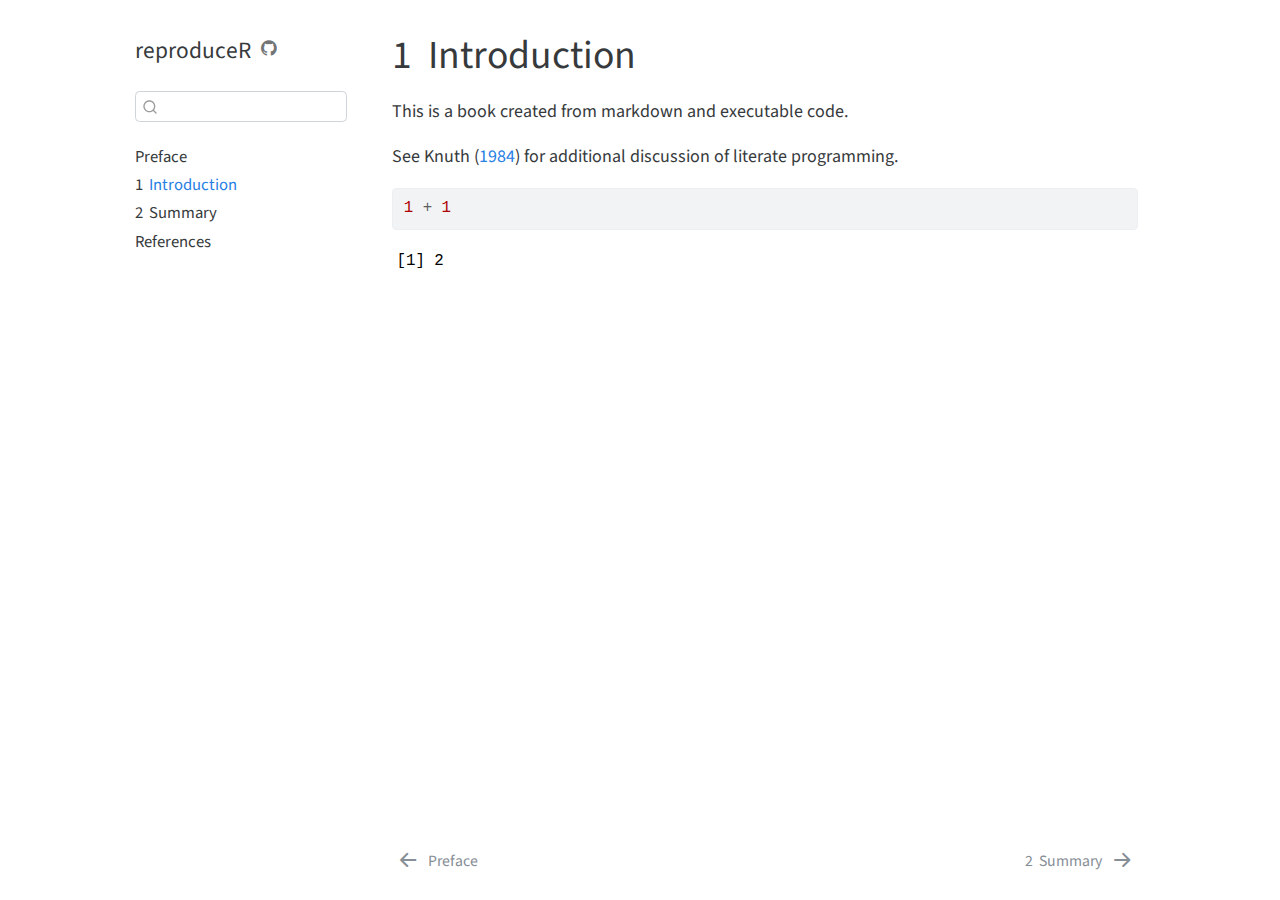
==== docs/intro.html @ 3bb0262e "reorg" ====
<!DOCTYPE html>
<html xmlns="http://www.w3.org/1999/xhtml" lang="en" xml:lang="en"><head>
  <meta charset="utf-8">
  <meta name="generator" content="quarto-0.9.4">
  <meta name="viewport" content="width=device-width, initial-scale=1.0, user-scalable=yes">
  <title>reproduceR - 1&nbsp; Introduction</title>
  <style>
    code{white-space: pre-wrap;}
    span.smallcaps{font-variant: small-caps;}
    span.underline{text-decoration: underline;}
    div.column{display: inline-block; vertical-align: top; width: 50%;}
    div.hanging-indent{margin-left: 1.5em; text-indent: -1.5em;}
    ul.task-list{list-style: none;}
    pre > code.sourceCode { white-space: pre; position: relative; }
    pre > code.sourceCode > span { display: inline-block; line-height: 1.25; }
    pre > code.sourceCode > span:empty { height: 1.2em; }
    .sourceCode { overflow: visible; }
    code.sourceCode > span { color: inherit; text-decoration: inherit; }
    div.sourceCode { margin: 1em 0; }
    pre.sourceCode { margin: 0; }
    @media screen {
    div.sourceCode { overflow: auto; }
    }
    @media print {
    pre > code.sourceCode { white-space: pre-wrap; }
    pre > code.sourceCode > span { text-indent: -5em; padding-left: 5em; }
    }
    pre.numberSource code
      { counter-reset: source-line 0; }
    pre.numberSource code > span
      { position: relative; left: -4em; counter-increment: source-line; }
    pre.numberSource code > span > a:first-child::before
      { content: counter(source-line);
        position: relative; left: -1em; text-align: right; vertical-align: baseline;
        border: none; display: inline-block;
        -webkit-touch-callout: none; -webkit-user-select: none;
        -khtml-user-select: none; -moz-user-select: none;
        -ms-user-select: none; user-select: none;
        padding: 0 4px; width: 4em;
        color: #aaaaaa;
      }
    pre.numberSource { margin-left: 3em; border-left: 1px solid #aaaaaa;  padding-left: 4px; }
    div.sourceCode
      {   }
    @media screen {
    pre > code.sourceCode > span > a:first-child::before { text-decoration: underline; }
    }
    code span.al { color: #ff0000; font-weight: bold; } /* Alert */
    code span.an { color: #60a0b0; font-weight: bold; font-style: italic; } /* Annotation */
    code span.at { color: #7d9029; } /* Attribute */
    code span.bn { color: #40a070; } /* BaseN */
    code span.bu { } /* BuiltIn */
    code span.cf { color: #007020; font-weight: bold; } /* ControlFlow */
    code span.ch { color: #4070a0; } /* Char */
    code span.cn { color: #880000; } /* Constant */
    code span.co { color: #60a0b0; font-style: italic; } /* Comment */
    code span.cv { color: #60a0b0; font-weight: bold; font-style: italic; } /* CommentVar */
    code span.do { color: #ba2121; font-style: italic; } /* Documentation */
    code span.dt { color: #902000; } /* DataType */
    code span.dv { color: #40a070; } /* DecVal */
    code span.er { color: #ff0000; font-weight: bold; } /* Error */
    code span.ex { } /* Extension */
    code span.fl { color: #40a070; } /* Float */
    code span.fu { color: #06287e; } /* Function */
    code span.im { } /* Import */
    code span.in { color: #60a0b0; font-weight: bold; font-style: italic; } /* Information */
    code span.kw { color: #007020; font-weight: bold; } /* Keyword */
    code span.op { color: #666666; } /* Operator */
    code span.ot { color: #007020; } /* Other */
    code span.pp { color: #bc7a00; } /* Preprocessor */
    code span.sc { color: #4070a0; } /* SpecialChar */
    code span.ss { color: #bb6688; } /* SpecialString */
    code span.st { color: #4070a0; } /* String */
    code span.va { color: #19177c; } /* Variable */
    code span.vs { color: #4070a0; } /* VerbatimString */
    code span.wa { color: #60a0b0; font-weight: bold; font-style: italic; } /* Warning */
    div.csl-bib-body { }
    div.csl-entry {
      clear: both;
    }
    .hanging div.csl-entry {
      margin-left:2em;
      text-indent:-2em;
    }
    div.csl-left-margin {
      min-width:2em;
      float:left;
    }
    div.csl-right-inline {
      margin-left:2em;
      padding-left:1em;
    }
    div.csl-indent {
      margin-left: 2em;
    }
  </style>

  <script src="site_libs/quarto-nav/quarto-nav.js"></script>
  <script src="site_libs/quarto-nav/headroom.min.js"></script>
  <script src="site_libs/clipboard/clipboard.min.js"></script>
  <meta name="quarto:offset" content="./">
  <script src="site_libs/quarto-search/autocomplete.umd.js"></script>
  <script src="site_libs/quarto-search/fuse.min.js"></script>
  <script src="site_libs/quarto-search/quarto-search.js"></script>
  <link href="./summary.html" rel="next">
  <link href="./index.html" rel="prev">
  <script src="site_libs/quarto-html/quarto.js"></script>
  <script src="site_libs/quarto-html/popper.min.js"></script>
  <script src="site_libs/quarto-html/tippy.umd.min.js"></script>
  <script src="site_libs/quarto-html/anchor.min.js"></script>
  <link href="site_libs/quarto-html/tippy.css" rel="stylesheet">
  <link href="site_libs/quarto-html/quarto-syntax-highlighting.css" rel="stylesheet">
  <script src="site_libs/bootstrap/bootstrap.min.js"></script>
  <link href="site_libs/bootstrap/bootstrap-icons.css" rel="stylesheet">
  <link href="site_libs/bootstrap/bootstrap.min.css" rel="stylesheet">
  <script id="quarto-search-options" type="application/json">{
    "location": "sidebar",
    "copy-button": false,
    "collapse-after": 2,
    "panel-placement": "start",
    "type": "textbox",
    "limit": 20,
    "language": {
      "search-no-results-text": "No results",
      "search-matching-documents-text": "matching documents",
      "search-copy-link-title": "Copy link to search",
      "search-hide-matches-text": "Hide additional matches",
      "search-more-match-text": "more match in this document",
      "search-more-matches-text": "more matches in this document",
      "search-clear-button-title": "Clear",
      "search-detached-cancel-button-title": "Cancel",
      "search-submit-button-title": "Submit"
    }
  }</script>
  <!--[if lt IE 9]>
    <script src="//cdnjs.cloudflare.com/ajax/libs/html5shiv/3.7.3/html5shiv-printshiv.min.js"></script>
  <![endif]-->
</head>
<body class="floating fullcontent">
<div id="quarto-search-results"></div>
  <header id="quarto-header" class="headroom fixed-top">
  <nav class="quarto-secondary-nav" data-bs-toggle="collapse" data-bs-target="#quarto-sidebar" aria-controls="quarto-sidebar" aria-expanded="false" aria-label="Toggle sidebar navigation" onclick="if (window.quartoToggleHeadroom) { window.quartoToggleHeadroom(); }">
    <div class="container-fluid d-flex justify-content-between">
      <h1 class="quarto-secondary-nav-title"><span class="chapter-number">1</span>&nbsp; <span class="chapter-title">Introduction</span></h1>
      <button type="button" class="quarto-btn-toggle btn">
        <i class="bi bi-chevron-right"></i>
      </button>
    </div>
  </nav>
</header>
<!-- content -->
<div id="quarto-content" class="quarto-container page-columns page-rows-contents page-layout-article">
<!-- sidebar -->
  <nav id="quarto-sidebar" class="sidebar collapse sidebar-navigation floating overflow-auto">
    <div class="pt-lg-2 mt-2 text-left sidebar-header">
    <div class="sidebar-title mb-0 py-0">
      <a href="./">reproduceR</a> 
        <div class="sidebar-tools-main">
    <a href="https://github.com/ryjohnson09/reproduceR" title="Source Code" class="sidebar-tool px-1"><i class="bi bi-github"></i></a>
</div>
    </div>
      </div>
      <div class="mt-2 flex-shrink-0 align-items-center">
        <div class="sidebar-search">
        <div id="quarto-search" class="" title="Search"></div>
        </div>
      </div>
    <div class="sidebar-menu-container"> 
    <ul class="list-unstyled mt-1">
        <li class="sidebar-item">
  <div class="sidebar-item-container"> 
  <a href="./index.html" class="sidebar-item-text sidebar-link">Preface</a>
  </div>
</li>
        <li class="sidebar-item">
  <div class="sidebar-item-container"> 
  <a href="./intro.html" class="sidebar-item-text sidebar-link active"><span class="chapter-number">1</span>&nbsp; <span class="chapter-title">Introduction</span></a>
  </div>
</li>
        <li class="sidebar-item">
  <div class="sidebar-item-container"> 
  <a href="./summary.html" class="sidebar-item-text sidebar-link"><span class="chapter-number">2</span>&nbsp; <span class="chapter-title">Summary</span></a>
  </div>
</li>
        <li class="sidebar-item">
  <div class="sidebar-item-container"> 
  <a href="./references.html" class="sidebar-item-text sidebar-link">References</a>
  </div>
</li>
    </ul>
    </div>
</nav>
<!-- margin-sidebar -->
    
<!-- main -->
<main class="content" id="quarto-document-content">
<header id="title-block-header">
<h1 class="title d-none d-lg-block display-7"><span class="chapter-number">1</span>&nbsp; <span class="chapter-title">Introduction</span></h1>
</header>
<p>This is a book created from markdown and executable code.</p>
<p>See <span class="citation" data-cites="knuth84">Knuth (<a href="references.html#ref-knuth84" role="doc-biblioref">1984</a>)</span> for additional discussion of literate programming.</p>
<div class="cell">
<div class="sourceCode" id="cb1"><pre class="sourceCode r cell-code code-with-copy"><code class="sourceCode r"><span id="cb1-1"><a href="#cb1-1" aria-hidden="true" tabindex="-1"></a><span class="dv">1</span> <span class="sc">+</span> <span class="dv">1</span></span></code><button title="Copy to Clipboard" class="code-copy-button"><i class="bi"></i></button></pre></div>
<div class="cell-output-stdout">
<pre><code>[1] 2</code></pre>
</div>
</div>


<div id="refs" class="references csl-bib-body hanging-indent" role="doc-bibliography" style="display: none">
<div id="ref-knuth84" class="csl-entry" role="doc-biblioentry">
Knuth, Donald E. 1984. <span>“Literate Programming.”</span> <em>Comput. J.</em> 27 (2): 97–111. <a href="https://doi.org/10.1093/comjnl/27.2.97">https://doi.org/10.1093/comjnl/27.2.97</a>.
</div>
</div>
</main> <!-- /main -->
<script type="application/javascript">
window.document.addEventListener("DOMContentLoaded", function (event) {
  const icon = "";
  const anchorJS = new window.AnchorJS();
  anchorJS.options = {
    placement: 'right',
    icon: icon
  };
  anchorJS.add('.anchored');
  const clipboard = new window.ClipboardJS('.code-copy-button', {
    target: function(trigger) {
      return trigger.previousElementSibling;
    }
  });
  clipboard.on('success', function(e) {
    // button target
    const button = e.trigger;
    // don't keep focus
    button.blur();
    // flash "checked"
    button.classList.add('code-copy-button-checked');
    setTimeout(function() {
      button.classList.remove('code-copy-button-checked');
    }, 1000);
    // clear code selection
    e.clearSelection();
  });
  function tippyHover(el, contentFn) {
    const config = {
      allowHTML: true,
      content: contentFn,
      maxWidth: 500,
      delay: 100,
      arrow: false,
      appendTo: function(el) {
          return el.parentElement;
      },
      interactive: true,
      interactiveBorder: 10,
      theme: 'quarto',
      placement: 'bottom-start'
    };
    window.tippy(el, config); 
  }
  const noterefs = window.document.querySelectorAll('a[role="doc-noteref"]');
  for (var i=0; i<noterefs.length; i++) {
    const ref = noterefs[i];
    tippyHover(ref, function() {
      let href = ref.getAttribute('href');
      try { href = new URL(href).hash; } catch {}
      const id = href.replace(/^#\/?/, "");
      const note = window.document.getElementById(id);
      return note.innerHTML;
    });
  }
  var bibliorefs = window.document.querySelectorAll('a[role="doc-biblioref"]');
  for (var i=0; i<bibliorefs.length; i++) {
    const ref = bibliorefs[i];
    const cites = ref.parentNode.getAttribute('data-cites').split(' ');
    tippyHover(ref, function() {
      var popup = window.document.createElement('div');
      cites.forEach(function(cite) {
        var citeDiv = window.document.createElement('div');
        citeDiv.classList.add('hanging-indent');
        citeDiv.classList.add('csl-entry');
        var biblioDiv = window.document.getElementById('ref-' + cite);
        if (biblioDiv) {
          citeDiv.innerHTML = biblioDiv.innerHTML;
        }
        popup.appendChild(citeDiv);
      });
      return popup.innerHTML;
    });
  }
});
</script>
<nav class="page-navigation">
  <div class="nav-page nav-page-previous">
      <a href="./index.html" class="pagination-link">
        <i class="bi bi-arrow-left-short"></i> <span class="nav-page-text">Preface</span>
      </a>          
  </div>
  <div class="nav-page nav-page-next">
      <a href="./summary.html" class="pagination-link">
        <span class="nav-page-text"><span class="chapter-number">2</span>&nbsp; <span class="chapter-title">Summary</span></span> <i class="bi bi-arrow-right-short"></i>
      </a>
  </div>
</nav>
</div> <!-- /content -->


</body></html>
---- docs/site_libs/quarto-html/tippy.css ----
.tippy-box[data-animation=fade][data-state=hidden]{opacity:0}[data-tippy-root]{max-width:calc(100vw - 10px)}.tippy-box{position:relative;background-color:#333;color:#fff;border-radius:4px;font-size:14px;line-height:1.4;outline:0;transition-property:transform,visibility,opacity}.tippy-box[data-placement^=top]>.tippy-arrow{bottom:0}.tippy-box[data-placement^=top]>.tippy-arrow:before{bottom:-7px;left:0;border-width:8px 8px 0;border-top-color:initial;transform-origin:center top}.tippy-box[data-placement^=bottom]>.tippy-arrow{top:0}.tippy-box[data-placement^=bottom]>.tippy-arrow:before{top:-7px;left:0;border-width:0 8px 8px;border-bottom-color:initial;transform-origin:center bottom}.tippy-box[data-placement^=left]>.tippy-arrow{right:0}.tippy-box[data-placement^=left]>.tippy-arrow:before{border-width:8px 0 8px 8px;border-left-color:initial;right:-7px;transform-origin:center left}.tippy-box[data-placement^=right]>.tippy-arrow{left:0}.tippy-box[data-placement^=right]>.tippy-arrow:before{left:-7px;border-width:8px 8px 8px 0;border-right-color:initial;transform-origin:center right}.tippy-box[data-inertia][data-state=visible]{transition-timing-function:cubic-bezier(.54,1.5,.38,1.11)}.tippy-arrow{width:16px;height:16px;color:#333}.tippy-arrow:before{content:"";position:absolute;border-color:transparent;border-style:solid}.tippy-content{position:relative;padding:5px 9px;z-index:1}
---- docs/site_libs/quarto-html/quarto-syntax-highlighting.css ----
/* quarto syntax highlight colors */
:root {
  --quarto-hl-ot-color: #007BA5;
  --quarto-hl-at-color: inherit;
  --quarto-hl-ss-color: #20794D;
  --quarto-hl-an-color: #5E5E5E;
  --quarto-hl-fu-color: #4758AB;
  --quarto-hl-st-color: #20794D;
  --quarto-hl-cf-color: #007BA5;
  --quarto-hl-op-color: #5E5E5E;
  --quarto-hl-er-color: #AD0000;
  --quarto-hl-bn-color: #AD0000;
  --quarto-hl-al-color: #AD0000;
  --quarto-hl-va-color: #111111;
  --quarto-hl-bu-color: inherit;
  --quarto-hl-ex-color: inherit;
  --quarto-hl-pp-color: #AD0000;
  --quarto-hl-in-color: #5E5E5E;
  --quarto-hl-vs-color: #20794D;
  --quarto-hl-wa-color: #5E5E5E;
  --quarto-hl-do-color: #5E5E5E;
  --quarto-hl-im-color: inherit;
  --quarto-hl-ch-color: #20794D;
  --quarto-hl-dt-color: #AD0000;
  --quarto-hl-fl-color: #AD0000;
  --quarto-hl-co-color: #5E5E5E;
  --quarto-hl-cv-color: #5E5E5E;
  --quarto-hl-cn-color: #8f5902;
  --quarto-hl-sc-color: #5E5E5E;
  --quarto-hl-dv-color: #AD0000;
  --quarto-hl-kw-color: #007BA5;
}

/* other quarto variables */
:root {
  --quarto-font-monospace: SFMono-Regular, Menlo, Monaco, Consolas, "Liberation Mono", "Courier New", monospace;
}

code span {
  color: #007BA5;
}

div.sourceCode {
  color: #007BA5;
}

code span.ot {
  color: #007BA5;
}

code span.ss {
  color: #20794D;
}

code span.an {
  color: #5E5E5E;
}

code span.fu {
  color: #4758AB;
}

code span.st {
  color: #20794D;
}

code span.cf {
  color: #007BA5;
}

code span.op {
  color: #5E5E5E;
}

code span.er {
  color: #AD0000;
}

code span.bn {
  color: #AD0000;
}

code span.al {
  color: #AD0000;
}

code span.va {
  color: #111111;
}

code span.pp {
  color: #AD0000;
}

code span.in {
  color: #5E5E5E;
}

code span.vs {
  color: #20794D;
}

code span.wa {
  color: #5E5E5E;
  font-style: italic;
}

code span.do {
  color: #5E5E5E;
  font-style: italic;
}

code span.ch {
  color: #20794D;
}

code span.dt {
  color: #AD0000;
}

code span.fl {
  color: #AD0000;
}

code span.co {
  color: #5E5E5E;
}

code span.cv {
  color: #5E5E5E;
  font-style: italic;
}

code span.cn {
  color: #8f5902;
}

code span.sc {
  color: #5E5E5E;
}

code span.dv {
  color: #AD0000;
}

code span.kw {
  color: #007BA5;
}
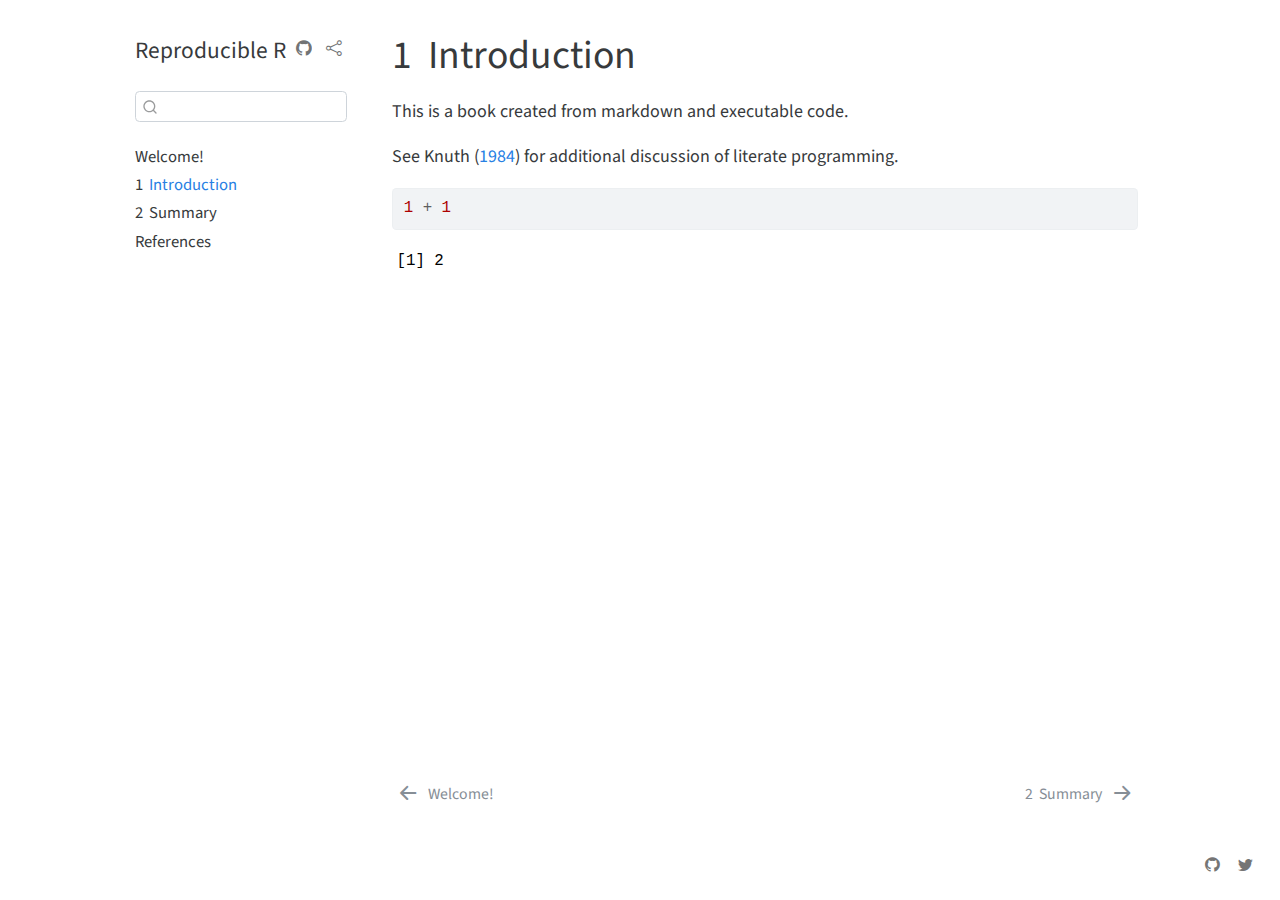
==== commit 41034959: "test github pages" ====
--- a/docs/intro.html
+++ b/docs/intro.html
@@ -3,7 +3,7 @@
   <meta charset="utf-8">
   <meta name="generator" content="quarto-0.9.4">
   <meta name="viewport" content="width=device-width, initial-scale=1.0, user-scalable=yes">
-  <title>reproduceR - 1&nbsp; Introduction</title>
+  <title>Reproducible R - 1&nbsp; Introduction</title>
   <style>
     code{white-space: pre-wrap;}
     span.smallcaps{font-variant: small-caps;}
@@ -132,6 +132,7 @@
       "search-submit-button-title": "Submit"
     }
   }</script>
+  <script async="" src="https://hypothes.is/embed.js"></script>
   <!--[if lt IE 9]>
     <script src="//cdnjs.cloudflare.com/ajax/libs/html5shiv/3.7.3/html5shiv-printshiv.min.js"></script>
   <![endif]-->
@@ -154,9 +155,24 @@
   <nav id="quarto-sidebar" class="sidebar collapse sidebar-navigation floating overflow-auto">
     <div class="pt-lg-2 mt-2 text-left sidebar-header">
     <div class="sidebar-title mb-0 py-0">
-      <a href="./">reproduceR</a> 
+      <a href="./">Reproducible R</a> 
         <div class="sidebar-tools-main">
     <a href="https://github.com/ryjohnson09/reproduceR" title="Source Code" class="sidebar-tool px-1"><i class="bi bi-github"></i></a>
+    <a href="" title="Share" id="sidebar-tool-dropdown-0" class="sidebar-tool dropdown-toggle px-1" data-bs-toggle="dropdown" aria-expanded="false"><i class="bi bi-share"></i></a>
+    <ul class="dropdown-menu" aria-labelledby="sidebar-tool-dropdown-0">
+        <li>
+          <a class="dropdown-item sidebar-tools-main-item" href="https://twitter.com/intent/tweet?url=|url|">
+            <i class="bi bi-bi-twitter pe-1"></i>
+          Twitter
+          </a>
+        </li>
+        <li>
+          <a class="dropdown-item sidebar-tools-main-item" href="https://www.facebook.com/sharer/sharer.php?u=|url|">
+            <i class="bi bi-bi-facebook pe-1"></i>
+          Facebook
+          </a>
+        </li>
+    </ul>
 </div>
     </div>
       </div>
@@ -169,7 +185,7 @@
     <ul class="list-unstyled mt-1">
         <li class="sidebar-item">
   <div class="sidebar-item-container"> 
-  <a href="./index.html" class="sidebar-item-text sidebar-link">Preface</a>
+  <a href="./index.html" class="sidebar-item-text sidebar-link">Welcome!</a>
   </div>
 </li>
         <li class="sidebar-item">
@@ -292,7 +308,7 @@
 <nav class="page-navigation">
   <div class="nav-page nav-page-previous">
       <a href="./index.html" class="pagination-link">
-        <i class="bi bi-arrow-left-short"></i> <span class="nav-page-text">Preface</span>
+        <i class="bi bi-arrow-left-short"></i> <span class="nav-page-text">Welcome!</span>
       </a>          
   </div>
   <div class="nav-page nav-page-next">
@@ -302,6 +318,26 @@
   </div>
 </nav>
 </div> <!-- /content -->
+<footer class="footer">
+  <div class="nav-footer">
+    <div class="nav-footer-right">
+      <ul class="footer-items list-unstyled">
+    <li class="nav-item compact">
+    <a class="nav-link active" href="https://github.com/ryjohnson09/reproduceR" aria-current="page">
+      <i class="bi-github" role="img">
+</i> 
+    </a>
+  </li>  
+    <li class="nav-item compact">
+    <a class="nav-link" href="https://twitter.com/ryjohnson09">
+      <i class="bi-twitter" role="img">
+</i> 
+    </a>
+  </li>  
+</ul>
+    </div>
+  </div>
+</footer>
 
 
 </body></html>